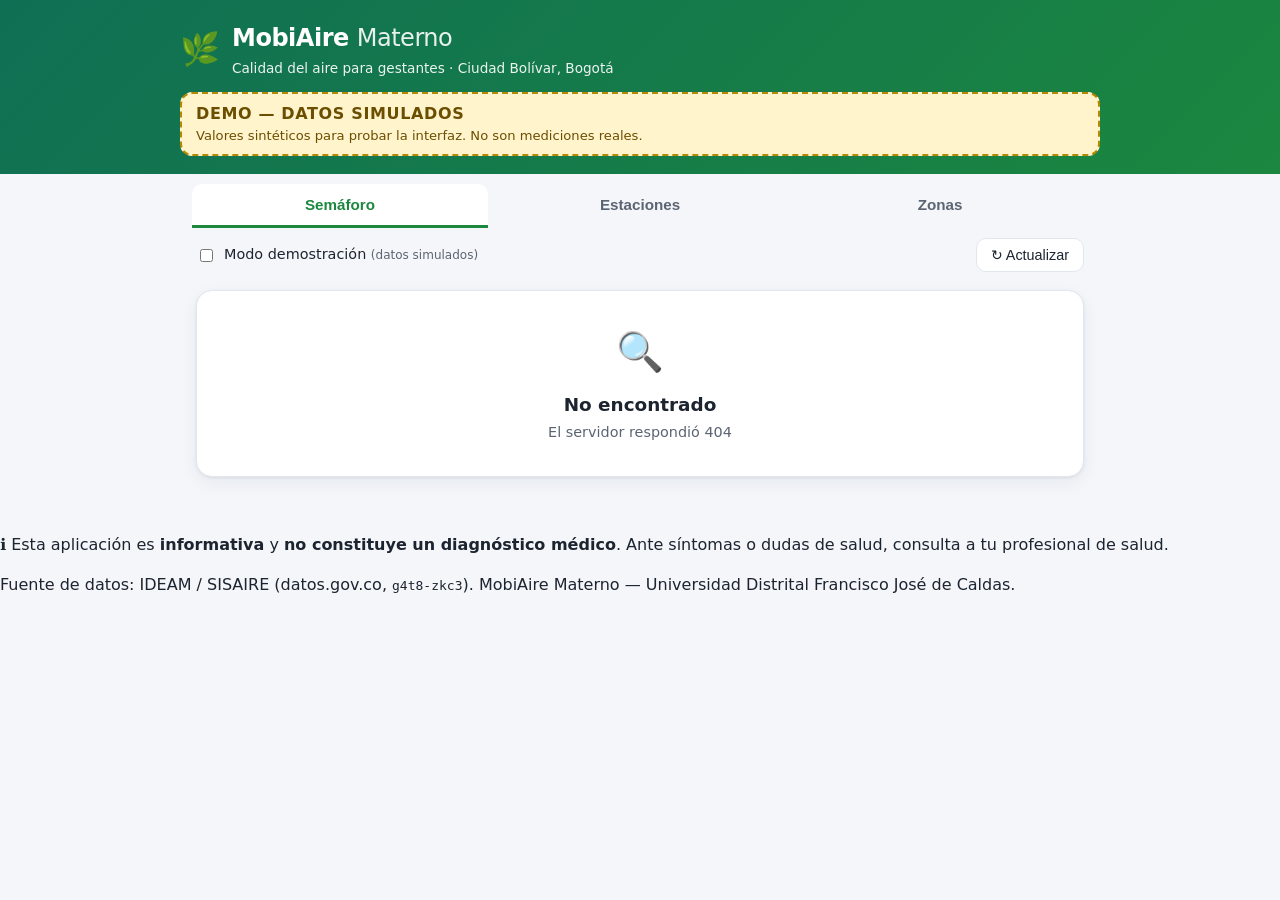
==== web/index.html @ 8c9cbe21 "Reorganiza en paquetes motor_ica/ e ingesta/ y añade interfaz web (Sprint 1 y 2) - git mv de los mod" ====
<!doctype html>
<html lang="es">
<head>
  <meta charset="utf-8">
  <meta name="viewport" content="width=device-width, initial-scale=1">
  <meta name="description" content="MobiAire Materno: información sobre la calidad del aire para mujeres gestantes de Ciudad Bolívar, Bogotá.">
  <title>MobiAire Materno — Calidad del aire</title>
  <link rel="stylesheet" href="estilos.css">
</head>
<body>
  <a class="salto-contenido" href="#contenido">Saltar al contenido</a>

  <header class="cabecera">
    <div class="cabecera__marca">
      <span class="logo" aria-hidden="true">🌿</span>
      <div>
        <h1 class="cabecera__titulo">MobiAire <span>Materno</span></h1>
        <p class="cabecera__sub">Calidad del aire para gestantes · Ciudad Bolívar, Bogotá</p>
      </div>
    </div>
    <!-- Bandera de modo demo: visible de forma permanente cuando está activa -->
    <div id="banda-demo" class="banda-demo" hidden role="status">
      <strong>DEMO — DATOS SIMULADOS</strong>
      <span>Valores sintéticos para probar la interfaz. No son mediciones reales.</span>
    </div>
  </header>

  <nav class="tabs" aria-label="Secciones">
    <button class="tab" id="tab-estacion" aria-selected="true" data-vista="estacion">Semáforo</button>
    <button class="tab" id="tab-estaciones" aria-selected="false" data-vista="estaciones">Estaciones</button>
    <button class="tab" id="tab-zonas" aria-selected="false" data-vista="zonas">Zonas</button>
  </nav>

  <!-- Interruptor de modo demo -->
  <div class="barra-modo">
    <label class="interruptor">
      <input type="checkbox" id="chk-demo">
      <span class="interruptor__texto">Modo demostración <small>(datos simulados)</small></span>
    </label>
    <button class="btn-recargar" id="btn-recargar" title="Volver a leer los resultados del disco">
      ↻ Actualizar
    </button>
  </div>

  <main id="contenido" class="contenedor">

    <!-- ===================== VISTA: SEMÁFORO (principal) ===================== -->
    <section id="vista-estacion" class="vista" aria-live="polite">
      <!-- Los estados (cargando, error, etc.) y la tarjeta principal se inyectan aquí -->
      <div id="semaforo-destino"></div>
    </section>

    <!-- ===================== VISTA: ESTACIONES ===================== -->
    <section id="vista-estaciones" class="vista" hidden>
      <h2 class="vista__titulo">Estaciones de monitoreo</h2>
      <p class="vista__ayuda">Toca una estación para ver su detalle. El ICA mostrado corresponde a la fecha de medición indicada, no a la hora actual.</p>
      <div id="lista-estaciones" class="rejilla"></div>
    </section>

    <!-- ===================== VISTA: ZONAS (Sprint 2) ===================== -->
    <section id="vista-zonas" class="vista" hidden>
      <h2 class="vista__titulo">Zonas de Ciudad Bolívar</h2>
      <div id="zonas-destino"></div>
    </section>

  </main>

  <footer class="pie">
    <p class="pie__aviso">
      <span aria-hidden="true">ℹ️</span>
      Esta aplicación es <strong>informativa</strong> y <strong>no constituye un diagnóstico médico</strong>.
      Ante síntomas o dudas de salud, consulta a tu profesional de salud.
    </p>
    <p class="pie__meta">
      Fuente de datos: IDEAM / SISAIRE (datos.gov.co, <code>g4t8-zkc3</code>).
      MobiAire Materno — Universidad Distrital Francisco José de Caldas.
    </p>
  </footer>

  <script src="app.js"></script>
</body>
</html>
---- web/estilos.css ----
/* MobiAire Materno — estilos. Diseño limpio, tarjetas y responsive (mobile-first).
   Los estados nunca se comunican solo con color: siempre hay icono + texto. */

:root {
  --verde: #1b873f;
  --verde-bg: #e7f6ec;
  --naranja: #b45309;
  --naranja-bg: #fdf0e0;
  --rojo: #b01a1a;
  --rojo-bg: #fbe8e8;
  --gris: #5b6472;
  --gris-bg: #eef1f5;

  --tinta: #1c2430;
  --tinta-suave: #51607a;
  --fondo: #f4f6fa;
  --tarjeta: #ffffff;
  --borde: #e2e7ef;
  --sombra: 0 1px 3px rgba(20, 30, 50, .08), 0 6px 18px rgba(20, 30, 50, .06);
  --radio: 16px;
  --azul: #2f5fe0;
}

* { box-sizing: border-box; }

body {
  margin: 0;
  font-family: system-ui, -apple-system, "Segoe UI", Roboto, Helvetica, Arial, sans-serif;
  color: var(--tinta);
  background: var(--fondo);
  line-height: 1.5;
}

.salto-contenido {
  position: absolute;
  left: -999px;
}
.salto-contenido:focus {
  left: 12px; top: 12px;
  background: #fff; padding: 10px 14px; border-radius: 10px;
  box-shadow: var(--sombra); z-index: 20;
}

/* ---------- Cabecera ---------- */
.cabecera {
  background: linear-gradient(135deg, #0f6f54, #1b873f);
  color: #fff;
  padding: 20px 16px 18px;
}
.cabecera__marca { display: flex; align-items: center; gap: 12px; max-width: 920px; margin: 0 auto; }
.logo { font-size: 2rem; }
.cabecera__titulo { margin: 0; font-size: 1.5rem; font-weight: 800; letter-spacing: -.02em; }
.cabecera__titulo span { font-weight: 400; opacity: .9; }
.cabecera__sub { margin: 2px 0 0; font-size: .85rem; opacity: .92; }

.banda-demo {
  max-width: 920px;
  margin: 14px auto 0;
  background: #fff4cc;
  color: #6b4e00;
  border: 2px dashed #b88900;
  border-radius: 12px;
  padding: 8px 14px;
  display: flex; flex-direction: column;
}
.banda-demo strong { letter-spacing: .04em; }
.banda-demo span { font-size: .82rem; }

/* ---------- Tabs ---------- */
.tabs {
  display: flex;
  gap: 4px;
  max-width: 920px;
  margin: 0 auto;
  padding: 10px 12px 0;
}
.tab {
  flex: 1;
  background: transparent;
  border: none;
  border-bottom: 3px solid transparent;
  padding: 12px 8px;
  font-size: .95rem;
  font-weight: 600;
  color: var(--gris);
  cursor: pointer;
  border-radius: 10px 10px 0 0;
}
.tab[aria-selected="true"] { color: var(--verde); border-bottom-color: var(--verde); background: #fff; }
.tab:focus-visible { outline: 3px solid var(--azul); outline-offset: 2px; }

/* ---------- Barra de modo ---------- */
.barra-modo {
  max-width: 920px;
  margin: 0 auto;
  padding: 10px 16px;
  display: flex; align-items: center; justify-content: space-between; gap: 12px;
  flex-wrap: wrap;
}
.interruptor { display: flex; align-items: center; gap: 8px; cursor: pointer; font-size: .9rem; }
.interruptor small { color: var(--gris); }
.btn-recargar {
  background: #fff; border: 1px solid var(--borde); border-radius: 10px;
  padding: 8px 14px; font-size: .9rem; cursor: pointer; color: var(--tinta);
}
.btn-recargar:hover { background: #f0f3f8; }
.btn-recargar:focus-visible { outline: 3px solid var(--azul); outline-offset: 2px; }

/* ---------- Contenedor ---------- */
.contenedor { max-width: 920px; margin: 0 auto; padding: 8px 16px 40px; }
.vista__titulo { font-size: 1.25rem; margin: 8px 0 4px; }
.vista__ayuda { color: var(--gris); font-size: .9rem; margin: 0 0 16px; }

/* ---------- Tarjeta principal del semáforo ---------- */
.semaforo {
  background: var(--tarjeta);
  border-radius: var(--radio);
  box-shadow: var(--sombra);
  overflow: hidden;
  border: 1px solid var(--borde);
}
.semaforo__cinta {
  padding: 18px 20px;
  color: #fff;
  display: flex; align-items: center; gap: 16px;
}
.semaforo__cinta.nivel-verde { background: var(--verde); }
.semaforo__cinta.nivel-naranja { background: var(--naranja); }
.semaforo__cinta.nivel-rojo { background: var(--rojo); }
.semaforo__cinta.nivel-gris { background: var(--gris); }

.semaforo__icono { font-size: 2.6rem; line-height: 1; }
.semaforo__ica { font-size: 3.2rem; font-weight: 800; line-height: 1; }
.semaforo__ica small { font-size: .9rem; font-weight: 600; opacity: .9; display: block; }
.semaforo__nivel { font-size: 1.15rem; font-weight: 700; margin: 0; }
.semaforo__nivel-desc { font-size: .85rem; margin: 2px 0 0; opacity: .95; }

.semaforo__cuerpo { padding: 18px 20px; }
.semaforo__estacion { font-size: 1.1rem; font-weight: 700; margin: 0 0 2px; }
.semaforo__ubicacion { color: var(--gris); font-size: .85rem; margin: 0 0 14px; }

.medidas { display: grid; grid-template-columns: 1fr 1fr; gap: 12px; }
.medida {
  background: #f8fafc; border: 1px solid var(--borde);
  border-radius: 12px; padding: 12px 14px;
}
.medida__nombre { font-size: .8rem; color: var(--gris); margin: 0; }
.medida__valor { font-size: 1.35rem; font-weight: 700; margin: 2px 0 0; }
.medida__valor small { font-size: .75rem; font-weight: 500; color: var(--gris); }
.medida__ica { font-size: .78rem; color: var(--gris); margin: 2px 0 0; }
.medida--na .medida__valor { color: var(--gris); }

/* Luces del semáforo (indicador visual con texto asociado) */
.luces { display: flex; gap: 8px; margin: 16px 0 6px; align-items: center; }
.luz {
  width: 20px; height: 20px; border-radius: 50%;
  background: #d4dae3; border: 2px solid #c2c9d4;
}
.luz.on.luz-verde { background: var(--verde); border-color: var(--verde); }
.luz.on.luz-naranja { background: var(--naranja); border-color: var(--naranja); }
.luz.on.luz-rojo { background: var(--rojo); border-color: var(--rojo); }
.luces__texto { font-size: .85rem; color: var(--gris); margin-left: 4px; }

/* ---------- Fechas y avisos ---------- */
.datos-fecha {
  margin: 16px 0 0; padding: 12px 14px;
  background: #f8fafc; border: 1px solid var(--borde); border-radius: 12px;
  font-size: .85rem;
}
.datos-fecha dt { color: var(--gris); font-weight: 600; }
.datos-fecha dd { margin: 0 0 8px; }
.datos-fecha dd:last-child { margin-bottom: 0; }

.aviso {
  display: flex; gap: 10px; align-items: flex-start;
  border-radius: 12px; padding: 12px 14px; margin: 16px 0 0;
  font-size: .88rem;
}
.aviso__icono { font-size: 1.2rem; line-height: 1.3; }
.aviso--historico { background: var(--naranja-bg); border: 1px solid #f0c48a; color: #7a3e00; }
.aviso--demo { background: #fff4cc; border: 1px dashed #b88900; color: #6b4e00; }
.aviso--info { background: #e8f0ff; border: 1px solid #b8ccf5; color: #1e3a8a; }

/* ---------- Estados (badge) ---------- */
.badge {
  display: inline-flex; align-items: center; gap: 6px;
  font-size: .75rem; font-weight: 700; padding: 3px 10px; border-radius: 999px;
  border: 1px solid transparent;
}
.badge--verde { background: var(--verde-bg); color: var(--verde); border-color: #a9ddb9; }
.badge--naranja { background: var(--naranja-bg); color: var(--naranja); border-color: #f0c48a; }
.badge--rojo { background: var(--rojo-bg); color: var(--rojo); border-color: #eab0b0; }
.badge--gris { background: var(--gris-bg); color: var(--gris); border-color: #cfd6e0; }
.badge--demo { background: #fff4cc; color: #6b4e00; border: 1px dashed #b88900; }

/* ---------- Estados de pantalla completa (cargando / error / vacío) ---------- */
.estado {
  background: var(--tarjeta); border: 1px solid var(--borde);
  border-radius: var(--radio); box-shadow: var(--sombra);
  padding: 32px 24px; text-align: center;
}
.estado__icono { font-size: 2.4rem; }
.estado__titulo { font-size: 1.15rem; margin: 10px 0 4px; }
.estado__texto { color: var(--gris); font-size: .9rem; margin: 0 auto; max-width: 420px; }
.estado--error .estado__icono { color: var(--rojo); }

.cargando-punto {
  display: inline-block; width: 10px; height: 10px; margin: 0 3px;
  background: var(--verde); border-radius: 50%;
  animation: rebote 1s infinite ease-in-out;
}
.cargando-punto:nth-child(2) { animation-delay: .15s; }
.cargando-punto:nth-child(3) { animation-delay: .3s; }
@keyframes rebote { 0%, 80%, 100% { transform: scale(.6); opacity: .5; } 40% { transform: scale(1); opacity: 1; } }

/* ---------- Rejilla de estaciones ---------- */
.rejilla {
  display: grid; gap: 14px;
  grid-template-columns: repeat(auto-fill, minmax(260px, 1fr));
}
.tarjeta-est {
  text-align: left; width: 100%;
  background: var(--tarjeta); border: 1px solid var(--borde);
  border-left: 8px solid var(--gris);
  border-radius: 14px; padding: 16px; cursor: pointer;
  box-shadow: var(--sombra);
}
.tarjeta-est:hover { transform: translateY(-2px); transition: transform .12s; }
.tarjeta-est:focus-visible { outline: 3px solid var(--azul); outline-offset: 2px; }
.tarjeta-est.nivel-verde { border-left-color: var(--verde); }
.tarjeta-est.nivel-naranja { border-left-color: var(--naranja); }
.tarjeta-est.nivel-rojo { border-left-color: var(--rojo); }
.tarjeta-est.nivel-gris { border-left-color: var(--gris); }
.tarjeta-est__cabe { display: flex; justify-content: space-between; align-items: flex-start; gap: 8px; }
.tarjeta-est__nombre { font-size: 1.02rem; font-weight: 700; margin: 0; }
.tarjeta-est__ica { font-size: 2rem; font-weight: 800; margin: 8px 0 0; }
.tarjeta-est__ica small { font-size: .7rem; font-weight: 600; color: var(--gris); }
.tarjeta-est__pm { font-size: .82rem; color: var(--gris); margin: 6px 0 0; }
.tarjeta-est__fecha { font-size: .78rem; color: var(--gris); margin: 8px 0 0; }

.volver {
  background: none; border: none; color: var(--azul); cursor: pointer;
  font-size: .9rem; padding: 6px 0; margin-bottom: 10px; font-weight: 600;
}
.volver:focus-visible { outline: 3px solid var(--azul); outline-offset: 2px; }

/* ---------- Zonas (Sprint 2) ---------- */
.selector-zona { margin: 8px 0 18px; }
.selector-zona label { display: block; font-weight: 600; margin-bottom: 6px; }
.selector-zona select {
  width: 100%; padding: 12px 14px; font-size: 1rem;
  border: 1px solid var(--borde); border-radius: 12px; background: #fff;
}
.selector-zona select:focus-visible { outline: 3px solid var(--azul); outline-offset: 2px; }

.pendiente {
  background: #eef1f5; border: 1px dashed #b7c0cf; color: #3b4453;
  border-radius: 12px; padding: 14px 16px; font-size: .88rem; margin-top: 14px;
}
.pendiente strong { display: block; margin-bottom: 4px; }

/* ---------- Responsive ---------- */
@media (max-width: 420px) {
  .semaforo__ica { font-size: 2.6rem; }
  .medidas { grid-template-columns: 1fr; }
  .cabecera__titulo { font-size: 1.3rem; }
}

@media (prefers-reduced-motion: reduce) {
  .cargando-punto, .tarjeta-est:hover { animation: none; transform: none; }
}
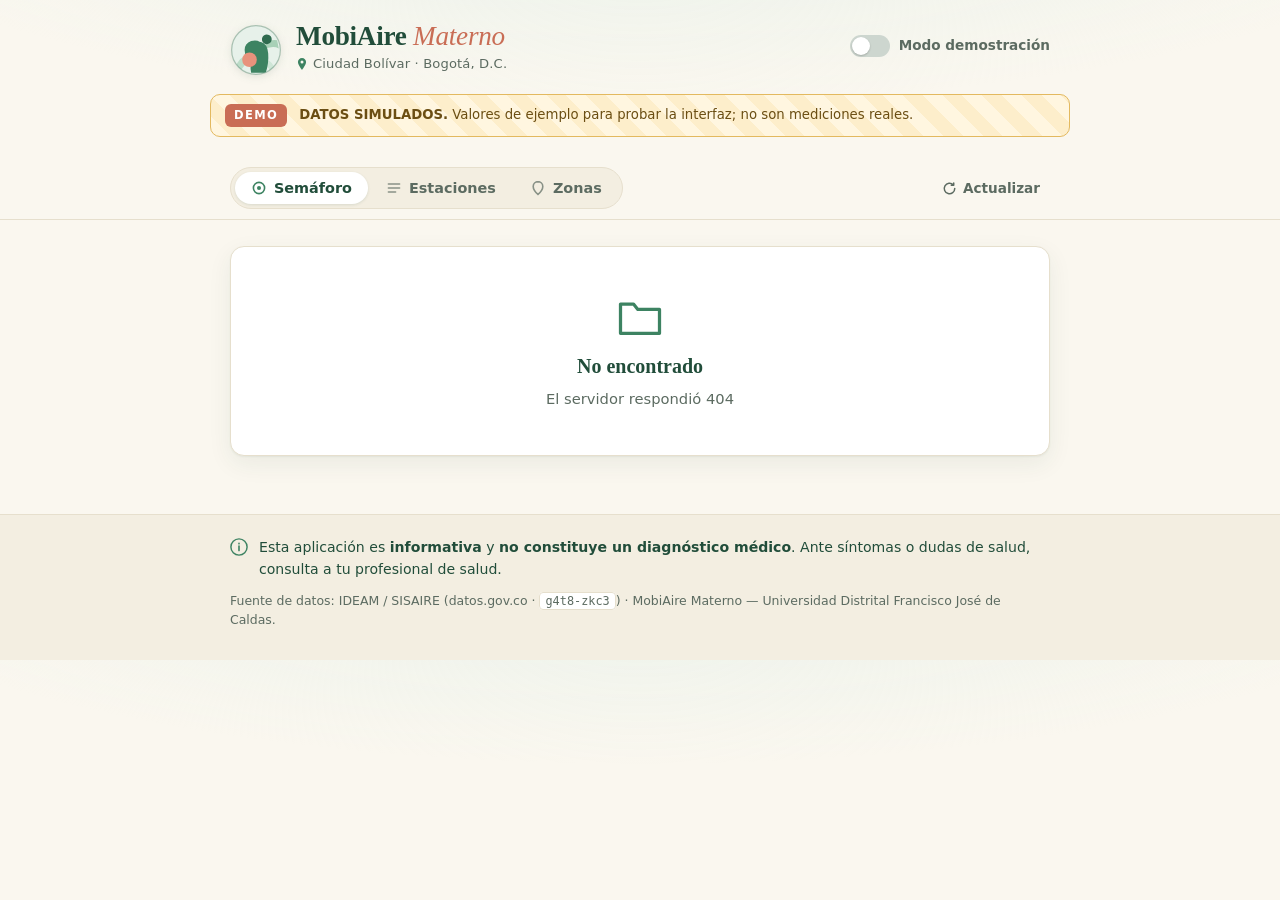
==== commit b3a02386: "Rediseno visual (identidad ambiental) y completa el selector de zonas (Sprint 2) - Nueva identidad g" ====
--- a/web/index.html
+++ b/web/index.html
@@ -3,6 +3,7 @@
 <head>
   <meta charset="utf-8">
   <meta name="viewport" content="width=device-width, initial-scale=1">
+  <meta name="theme-color" content="#2f6b4f">
   <meta name="description" content="MobiAire Materno: información sobre la calidad del aire para mujeres gestantes de Ciudad Bolívar, Bogotá.">
   <title>MobiAire Materno — Calidad del aire</title>
   <link rel="stylesheet" href="estilos.css">
@@ -10,71 +11,115 @@
 <body>
   <a class="salto-contenido" href="#contenido">Saltar al contenido</a>
 
-  <header class="cabecera">
-    <div class="cabecera__marca">
-      <span class="logo" aria-hidden="true">🌿</span>
-      <div>
-        <h1 class="cabecera__titulo">MobiAire <span>Materno</span></h1>
-        <p class="cabecera__sub">Calidad del aire para gestantes · Ciudad Bolívar, Bogotá</p>
+  <!-- ===================== ENCABEZADO / IDENTIDAD ===================== -->
+  <header class="encabezado">
+    <div class="envoltura encabezado__fila">
+      <div class="marca">
+        <!-- Logotipo propio (SVG inline): gestante + hoja, sin imágenes externas -->
+        <svg class="marca__logo" viewBox="0 0 64 64" role="img" aria-label="MobiAire Materno" width="52" height="52">
+          <defs>
+            <clipPath id="circ"><circle cx="32" cy="32" r="30"/></clipPath>
+          </defs>
+          <circle cx="32" cy="32" r="30" fill="#e7f1ea"/>
+          <g clip-path="url(#circ)">
+            <!-- hojas de fondo -->
+            <path d="M6 54 Q14 34 30 40 Q18 48 12 60 Z" fill="#bcdcc8"/>
+            <path d="M58 20 Q44 18 40 32 Q52 26 60 30 Z" fill="#a8d0b7"/>
+            <path d="M54 52 Q48 40 36 46 Q46 48 50 60 Z" fill="#cfe6d7"/>
+            <!-- silueta de gestante -->
+            <path d="M40 16 a6 6 0 1 1 -0.1 0.2 Z" fill="#2f6b4f"/>
+            <path d="M38 22 q8 2 9 14 q1 12 -3 24 l-18 0 q-2 -10 1 -16 q-9 -2 -9 -12 q0 -8 8 -11 q6 -2 11 1 Z" fill="#3d8362"/>
+            <!-- vientre -->
+            <circle cx="24" cy="44" r="9" fill="#e8927c"/>
+          </g>
+          <circle cx="32" cy="32" r="30" fill="none" stroke="#2f6b4f" stroke-width="1.5" opacity=".35"/>
+        </svg>
+        <div class="marca__texto">
+          <p class="marca__nombre">MobiAire <span>Materno</span></p>
+          <p class="marca__lugar">
+            <svg class="icono-pin" viewBox="0 0 16 16" width="12" height="12" aria-hidden="true"><path fill="currentColor" d="M8 0C5 0 2.6 2.4 2.6 5.4 2.6 9.3 8 16 8 16s5.4-6.7 5.4-10.6C13.4 2.4 11 0 8 0zm0 7.4a2 2 0 1 1 0-4 2 2 0 0 1 0 4z"/></svg>
+            Ciudad Bolívar · Bogotá, D.C.
+          </p>
+        </div>
+      </div>
+
+      <div class="modo">
+        <label class="interruptor" title="Mostrar datos simulados para ver los tres niveles del semáforo">
+          <input type="checkbox" id="chk-demo">
+          <span class="interruptor__pista" aria-hidden="true"></span>
+          <span class="interruptor__etq">Modo demostración</span>
+        </label>
       </div>
     </div>
+
     <!-- Bandera de modo demo: visible de forma permanente cuando está activa -->
     <div id="banda-demo" class="banda-demo" hidden role="status">
-      <strong>DEMO — DATOS SIMULADOS</strong>
-      <span>Valores sintéticos para probar la interfaz. No son mediciones reales.</span>
+      <span class="banda-demo__sello">DEMO</span>
+      <span class="banda-demo__txt"><strong>DATOS SIMULADOS.</strong> Valores de ejemplo para probar la interfaz; no son mediciones reales.</span>
     </div>
   </header>
 
-  <nav class="tabs" aria-label="Secciones">
-    <button class="tab" id="tab-estacion" aria-selected="true" data-vista="estacion">Semáforo</button>
-    <button class="tab" id="tab-estaciones" aria-selected="false" data-vista="estaciones">Estaciones</button>
-    <button class="tab" id="tab-zonas" aria-selected="false" data-vista="zonas">Zonas</button>
+  <!-- ===================== NAVEGACIÓN ===================== -->
+  <nav class="nav" aria-label="Secciones">
+    <div class="envoltura nav__fila">
+      <div class="nav__segmento" role="tablist">
+        <button class="nav__btn" id="tab-estacion" role="tab" aria-selected="true" data-vista="estacion">
+          <svg viewBox="0 0 20 20" width="16" height="16" aria-hidden="true"><circle cx="10" cy="10" r="7" fill="none" stroke="currentColor" stroke-width="2"/><circle cx="10" cy="10" r="2.5" fill="currentColor"/></svg>
+          Semáforo
+        </button>
+        <button class="nav__btn" id="tab-estaciones" role="tab" aria-selected="false" data-vista="estaciones">
+          <svg viewBox="0 0 20 20" width="16" height="16" aria-hidden="true"><path d="M3 5h14M3 10h14M3 15h9" stroke="currentColor" stroke-width="2" fill="none" stroke-linecap="round"/></svg>
+          Estaciones
+        </button>
+        <button class="nav__btn" id="tab-zonas" role="tab" aria-selected="false" data-vista="zonas">
+          <svg viewBox="0 0 20 20" width="16" height="16" aria-hidden="true"><path d="M10 2C6.7 2 4 4.7 4 8c0 4.5 6 10 6 10s6-5.5 6-10c0-3.3-2.7-6-6-6z" fill="none" stroke="currentColor" stroke-width="2"/></svg>
+          Zonas
+        </button>
+      </div>
+      <button class="nav__recargar" id="btn-recargar" title="Volver a leer los resultados guardados">
+        <svg viewBox="0 0 16 16" width="15" height="15" aria-hidden="true"><path d="M13.6 8a5.6 5.6 0 1 1-1.6-3.9m.5-2.1v2.6h-2.6" fill="none" stroke="currentColor" stroke-width="1.6" stroke-linecap="round" stroke-linejoin="round"/></svg>
+        <span>Actualizar</span>
+      </button>
+    </div>
   </nav>
 
-  <!-- Interruptor de modo demo -->
-  <div class="barra-modo">
-    <label class="interruptor">
-      <input type="checkbox" id="chk-demo">
-      <span class="interruptor__texto">Modo demostración <small>(datos simulados)</small></span>
-    </label>
-    <button class="btn-recargar" id="btn-recargar" title="Volver a leer los resultados del disco">
-      ↻ Actualizar
-    </button>
-  </div>
+  <!-- ===================== CONTENIDO ===================== -->
+  <main id="contenido" class="envoltura contenido">
 
-  <main id="contenido" class="contenedor">
-
-    <!-- ===================== VISTA: SEMÁFORO (principal) ===================== -->
     <section id="vista-estacion" class="vista" aria-live="polite">
-      <!-- Los estados (cargando, error, etc.) y la tarjeta principal se inyectan aquí -->
       <div id="semaforo-destino"></div>
     </section>
 
-    <!-- ===================== VISTA: ESTACIONES ===================== -->
     <section id="vista-estaciones" class="vista" hidden>
-      <h2 class="vista__titulo">Estaciones de monitoreo</h2>
-      <p class="vista__ayuda">Toca una estación para ver su detalle. El ICA mostrado corresponde a la fecha de medición indicada, no a la hora actual.</p>
-      <div id="lista-estaciones" class="rejilla"></div>
+      <header class="seccion-cabe">
+        <h2 class="seccion-titulo">Estaciones de monitoreo</h2>
+        <p class="seccion-intro">Datos de las estaciones disponibles en el proyecto. El ICA corresponde a la fecha de medición indicada en cada estación, no a la hora actual.</p>
+      </header>
+      <div id="lista-estaciones" class="estaciones"></div>
     </section>
 
-    <!-- ===================== VISTA: ZONAS (Sprint 2) ===================== -->
     <section id="vista-zonas" class="vista" hidden>
-      <h2 class="vista__titulo">Zonas de Ciudad Bolívar</h2>
+      <header class="seccion-cabe">
+        <h2 class="seccion-titulo">Zonas de Ciudad Bolívar</h2>
+        <p class="seccion-intro">Consulta las Unidades de Planeamiento Zonal (UPZ) de la localidad.</p>
+      </header>
       <div id="zonas-destino"></div>
     </section>
 
   </main>
 
+  <!-- ===================== PIE ===================== -->
   <footer class="pie">
-    <p class="pie__aviso">
-      <span aria-hidden="true">ℹ️</span>
-      Esta aplicación es <strong>informativa</strong> y <strong>no constituye un diagnóstico médico</strong>.
-      Ante síntomas o dudas de salud, consulta a tu profesional de salud.
-    </p>
-    <p class="pie__meta">
-      Fuente de datos: IDEAM / SISAIRE (datos.gov.co, <code>g4t8-zkc3</code>).
-      MobiAire Materno — Universidad Distrital Francisco José de Caldas.
-    </p>
+    <div class="envoltura">
+      <p class="pie__aviso">
+        <svg viewBox="0 0 20 20" width="18" height="18" aria-hidden="true"><circle cx="10" cy="10" r="9" fill="none" stroke="currentColor" stroke-width="1.6"/><path d="M10 6v0.5M10 9v5" stroke="currentColor" stroke-width="1.8" stroke-linecap="round"/></svg>
+        <span>Esta aplicación es <strong>informativa</strong> y <strong>no constituye un diagnóstico médico</strong>. Ante síntomas o dudas de salud, consulta a tu profesional de salud.</span>
+      </p>
+      <p class="pie__meta">
+        Fuente de datos: IDEAM / SISAIRE (datos.gov.co · <code>g4t8-zkc3</code>) ·
+        MobiAire Materno — Universidad Distrital Francisco José de Caldas.
+      </p>
+    </div>
   </footer>
 
   <script src="app.js"></script>
--- a/web/estilos.css
+++ b/web/estilos.css
@@ -1,271 +1,308 @@
-/* MobiAire Materno — estilos. Diseño limpio, tarjetas y responsive (mobile-first).
-   Los estados nunca se comunican solo con color: siempre hay icono + texto. */
+/* ======================================================================
+   MobiAire Materno — identidad visual
+   Estética ambiental y de salud: verdes naturales, crema/marfil y acento
+   coral. Composición sobria (poco degradado, sombras suaves, no todo redondo).
+   Los estados nunca dependen solo del color: siempre icono + texto.
+   ====================================================================== */
 
 :root {
-  --verde: #1b873f;
-  --verde-bg: #e7f6ec;
-  --naranja: #b45309;
-  --naranja-bg: #fdf0e0;
-  --rojo: #b01a1a;
-  --rojo-bg: #fbe8e8;
-  --gris: #5b6472;
-  --gris-bg: #eef1f5;
-
-  --tinta: #1c2430;
-  --tinta-suave: #51607a;
-  --fondo: #f4f6fa;
-  --tarjeta: #ffffff;
-  --borde: #e2e7ef;
-  --sombra: 0 1px 3px rgba(20, 30, 50, .08), 0 6px 18px rgba(20, 30, 50, .06);
-  --radio: 16px;
-  --azul: #2f5fe0;
+  /* Verdes naturales */
+  --verde-hondo: #214d3a;
+  --verde: #2f6b4f;
+  --verde-medio: #3d8362;
+  --verde-claro: #e7f1ea;
+  --verde-brisa: #f0f6f1;
+
+  /* Crema / marfil */
+  --marfil: #faf7ef;
+  --crema: #f3eee1;
+  --crema-borde: #e6dfcd;
+
+  /* Acentos */
+  --coral: #e8927c;
+  --coral-hondo: #c96d55;
+
+  /* Semáforo (3 niveles del proyecto) */
+  --n-verde: #2f8f54;
+  --n-verde-bg: #e6f4ea;
+  --n-naranja: #c9780f;
+  --n-naranja-bg: #fbeed9;
+  --n-rojo: #b3362f;
+  --n-rojo-bg: #f8e3e1;
+  --n-gris: #6b7280;
+  --n-gris-bg: #eceef1;
+
+  /* Tinta */
+  --tinta: #26312b;
+  --tinta-suave: #5c6b61;
+
+  --sombra-suave: 0 1px 2px rgba(33, 77, 58, .06), 0 8px 24px rgba(33, 77, 58, .07);
+  --radio: 14px;
+  --radio-s: 10px;
+  --ancho: 860px;
+  --serif: Georgia, "Iowan Old Style", "Times New Roman", serif;
+  --sans: system-ui, -apple-system, "Segoe UI", Roboto, Helvetica, Arial, sans-serif;
 }
 
 * { box-sizing: border-box; }
+
+html { scroll-behavior: smooth; }
 
 body {
   margin: 0;
-  font-family: system-ui, -apple-system, "Segoe UI", Roboto, Helvetica, Arial, sans-serif;
+  font-family: var(--sans);
   color: var(--tinta);
-  background: var(--fondo);
-  line-height: 1.5;
-}
-
-.salto-contenido {
-  position: absolute;
-  left: -999px;
-}
+  /* lienzo marfil con un velo verde muy tenue arriba */
+  background:
+    radial-gradient(1200px 320px at 50% -120px, var(--verde-claro), transparent 70%),
+    var(--marfil);
+  line-height: 1.55;
+  -webkit-font-smoothing: antialiased;
+}
+
+.envoltura { max-width: var(--ancho); margin: 0 auto; padding-left: 20px; padding-right: 20px; }
+
+.salto-contenido { position: absolute; left: -999px; }
 .salto-contenido:focus {
-  left: 12px; top: 12px;
-  background: #fff; padding: 10px 14px; border-radius: 10px;
-  box-shadow: var(--sombra); z-index: 20;
-}
-
-/* ---------- Cabecera ---------- */
-.cabecera {
-  background: linear-gradient(135deg, #0f6f54, #1b873f);
-  color: #fff;
-  padding: 20px 16px 18px;
-}
-.cabecera__marca { display: flex; align-items: center; gap: 12px; max-width: 920px; margin: 0 auto; }
-.logo { font-size: 2rem; }
-.cabecera__titulo { margin: 0; font-size: 1.5rem; font-weight: 800; letter-spacing: -.02em; }
-.cabecera__titulo span { font-weight: 400; opacity: .9; }
-.cabecera__sub { margin: 2px 0 0; font-size: .85rem; opacity: .92; }
-
+  left: 16px; top: 16px; z-index: 30; background: #fff;
+  padding: 10px 14px; border-radius: var(--radio-s); box-shadow: var(--sombra-suave);
+}
+
+:focus-visible { outline: 3px solid var(--coral); outline-offset: 2px; border-radius: 4px; }
+
+/* ===================== ENCABEZADO ===================== */
+.encabezado { padding-top: 22px; }
+.encabezado__fila { display: flex; align-items: center; justify-content: space-between; gap: 16px; flex-wrap: wrap; }
+
+.marca { display: flex; align-items: center; gap: 14px; }
+.marca__logo { flex: none; filter: drop-shadow(0 2px 4px rgba(33,77,58,.12)); }
+.marca__nombre {
+  margin: 0; font-family: var(--serif); font-size: 1.7rem; font-weight: 700;
+  letter-spacing: -.01em; color: var(--verde-hondo); line-height: 1.05;
+}
+.marca__nombre span { color: var(--coral-hondo); font-style: italic; font-weight: 400; }
+.marca__lugar {
+  margin: 3px 0 0; font-size: .82rem; color: var(--tinta-suave);
+  display: inline-flex; align-items: center; gap: 5px; letter-spacing: .01em;
+}
+.icono-pin { color: var(--verde-medio); flex: none; }
+
+/* Interruptor de modo demo */
+.interruptor { display: inline-flex; align-items: center; gap: 9px; cursor: pointer; font-size: .85rem; color: var(--tinta-suave); user-select: none; }
+.interruptor input { position: absolute; opacity: 0; width: 0; height: 0; }
+.interruptor__pista {
+  width: 40px; height: 22px; border-radius: 999px; background: #cdd6cf;
+  position: relative; transition: background .18s; flex: none;
+}
+.interruptor__pista::after {
+  content: ""; position: absolute; top: 2px; left: 2px; width: 18px; height: 18px;
+  border-radius: 50%; background: #fff; box-shadow: 0 1px 2px rgba(0,0,0,.2); transition: transform .18s;
+}
+.interruptor input:checked + .interruptor__pista { background: var(--coral); }
+.interruptor input:checked + .interruptor__pista::after { transform: translateX(18px); }
+.interruptor input:focus-visible + .interruptor__pista { outline: 3px solid var(--coral); outline-offset: 2px; }
+.interruptor__etq { font-weight: 600; }
+
+/* Bandera demo */
 .banda-demo {
-  max-width: 920px;
-  margin: 14px auto 0;
-  background: #fff4cc;
-  color: #6b4e00;
-  border: 2px dashed #b88900;
-  border-radius: 12px;
-  padding: 8px 14px;
-  display: flex; flex-direction: column;
-}
-.banda-demo strong { letter-spacing: .04em; }
-.banda-demo span { font-size: .82rem; }
-
-/* ---------- Tabs ---------- */
-.tabs {
-  display: flex;
-  gap: 4px;
-  max-width: 920px;
-  margin: 0 auto;
-  padding: 10px 12px 0;
-}
-.tab {
-  flex: 1;
-  background: transparent;
-  border: none;
-  border-bottom: 3px solid transparent;
-  padding: 12px 8px;
-  font-size: .95rem;
-  font-weight: 600;
-  color: var(--gris);
-  cursor: pointer;
-  border-radius: 10px 10px 0 0;
-}
-.tab[aria-selected="true"] { color: var(--verde); border-bottom-color: var(--verde); background: #fff; }
-.tab:focus-visible { outline: 3px solid var(--azul); outline-offset: 2px; }
-
-/* ---------- Barra de modo ---------- */
-.barra-modo {
-  max-width: 920px;
-  margin: 0 auto;
-  padding: 10px 16px;
-  display: flex; align-items: center; justify-content: space-between; gap: 12px;
-  flex-wrap: wrap;
-}
-.interruptor { display: flex; align-items: center; gap: 8px; cursor: pointer; font-size: .9rem; }
-.interruptor small { color: var(--gris); }
-.btn-recargar {
-  background: #fff; border: 1px solid var(--borde); border-radius: 10px;
-  padding: 8px 14px; font-size: .9rem; cursor: pointer; color: var(--tinta);
-}
-.btn-recargar:hover { background: #f0f3f8; }
-.btn-recargar:focus-visible { outline: 3px solid var(--azul); outline-offset: 2px; }
-
-/* ---------- Contenedor ---------- */
-.contenedor { max-width: 920px; margin: 0 auto; padding: 8px 16px 40px; }
-.vista__titulo { font-size: 1.25rem; margin: 8px 0 4px; }
-.vista__ayuda { color: var(--gris); font-size: .9rem; margin: 0 0 16px; }
-
-/* ---------- Tarjeta principal del semáforo ---------- */
-.semaforo {
-  background: var(--tarjeta);
-  border-radius: var(--radio);
-  box-shadow: var(--sombra);
-  overflow: hidden;
-  border: 1px solid var(--borde);
-}
-.semaforo__cinta {
-  padding: 18px 20px;
-  color: #fff;
-  display: flex; align-items: center; gap: 16px;
-}
-.semaforo__cinta.nivel-verde { background: var(--verde); }
-.semaforo__cinta.nivel-naranja { background: var(--naranja); }
-.semaforo__cinta.nivel-rojo { background: var(--rojo); }
-.semaforo__cinta.nivel-gris { background: var(--gris); }
-
-.semaforo__icono { font-size: 2.6rem; line-height: 1; }
-.semaforo__ica { font-size: 3.2rem; font-weight: 800; line-height: 1; }
-.semaforo__ica small { font-size: .9rem; font-weight: 600; opacity: .9; display: block; }
-.semaforo__nivel { font-size: 1.15rem; font-weight: 700; margin: 0; }
-.semaforo__nivel-desc { font-size: .85rem; margin: 2px 0 0; opacity: .95; }
-
-.semaforo__cuerpo { padding: 18px 20px; }
-.semaforo__estacion { font-size: 1.1rem; font-weight: 700; margin: 0 0 2px; }
-.semaforo__ubicacion { color: var(--gris); font-size: .85rem; margin: 0 0 14px; }
-
-.medidas { display: grid; grid-template-columns: 1fr 1fr; gap: 12px; }
-.medida {
-  background: #f8fafc; border: 1px solid var(--borde);
-  border-radius: 12px; padding: 12px 14px;
-}
-.medida__nombre { font-size: .8rem; color: var(--gris); margin: 0; }
-.medida__valor { font-size: 1.35rem; font-weight: 700; margin: 2px 0 0; }
-.medida__valor small { font-size: .75rem; font-weight: 500; color: var(--gris); }
-.medida__ica { font-size: .78rem; color: var(--gris); margin: 2px 0 0; }
-.medida--na .medida__valor { color: var(--gris); }
-
-/* Luces del semáforo (indicador visual con texto asociado) */
-.luces { display: flex; gap: 8px; margin: 16px 0 6px; align-items: center; }
-.luz {
-  width: 20px; height: 20px; border-radius: 50%;
-  background: #d4dae3; border: 2px solid #c2c9d4;
-}
-.luz.on.luz-verde { background: var(--verde); border-color: var(--verde); }
-.luz.on.luz-naranja { background: var(--naranja); border-color: var(--naranja); }
-.luz.on.luz-rojo { background: var(--rojo); border-color: var(--rojo); }
-.luces__texto { font-size: .85rem; color: var(--gris); margin-left: 4px; }
-
-/* ---------- Fechas y avisos ---------- */
-.datos-fecha {
-  margin: 16px 0 0; padding: 12px 14px;
-  background: #f8fafc; border: 1px solid var(--borde); border-radius: 12px;
-  font-size: .85rem;
-}
-.datos-fecha dt { color: var(--gris); font-weight: 600; }
-.datos-fecha dd { margin: 0 0 8px; }
-.datos-fecha dd:last-child { margin-bottom: 0; }
-
-.aviso {
-  display: flex; gap: 10px; align-items: flex-start;
-  border-radius: 12px; padding: 12px 14px; margin: 16px 0 0;
-  font-size: .88rem;
-}
-.aviso__icono { font-size: 1.2rem; line-height: 1.3; }
-.aviso--historico { background: var(--naranja-bg); border: 1px solid #f0c48a; color: #7a3e00; }
-.aviso--demo { background: #fff4cc; border: 1px dashed #b88900; color: #6b4e00; }
-.aviso--info { background: #e8f0ff; border: 1px solid #b8ccf5; color: #1e3a8a; }
-
-/* ---------- Estados (badge) ---------- */
-.badge {
-  display: inline-flex; align-items: center; gap: 6px;
-  font-size: .75rem; font-weight: 700; padding: 3px 10px; border-radius: 999px;
-  border: 1px solid transparent;
-}
-.badge--verde { background: var(--verde-bg); color: var(--verde); border-color: #a9ddb9; }
-.badge--naranja { background: var(--naranja-bg); color: var(--naranja); border-color: #f0c48a; }
-.badge--rojo { background: var(--rojo-bg); color: var(--rojo); border-color: #eab0b0; }
-.badge--gris { background: var(--gris-bg); color: var(--gris); border-color: #cfd6e0; }
-.badge--demo { background: #fff4cc; color: #6b4e00; border: 1px dashed #b88900; }
-
-/* ---------- Estados de pantalla completa (cargando / error / vacío) ---------- */
-.estado {
-  background: var(--tarjeta); border: 1px solid var(--borde);
-  border-radius: var(--radio); box-shadow: var(--sombra);
-  padding: 32px 24px; text-align: center;
-}
-.estado__icono { font-size: 2.4rem; }
-.estado__titulo { font-size: 1.15rem; margin: 10px 0 4px; }
-.estado__texto { color: var(--gris); font-size: .9rem; margin: 0 auto; max-width: 420px; }
-.estado--error .estado__icono { color: var(--rojo); }
-
-.cargando-punto {
-  display: inline-block; width: 10px; height: 10px; margin: 0 3px;
-  background: var(--verde); border-radius: 50%;
-  animation: rebote 1s infinite ease-in-out;
-}
-.cargando-punto:nth-child(2) { animation-delay: .15s; }
-.cargando-punto:nth-child(3) { animation-delay: .3s; }
-@keyframes rebote { 0%, 80%, 100% { transform: scale(.6); opacity: .5; } 40% { transform: scale(1); opacity: 1; } }
-
-/* ---------- Rejilla de estaciones ---------- */
-.rejilla {
-  display: grid; gap: 14px;
-  grid-template-columns: repeat(auto-fill, minmax(260px, 1fr));
-}
-.tarjeta-est {
-  text-align: left; width: 100%;
-  background: var(--tarjeta); border: 1px solid var(--borde);
-  border-left: 8px solid var(--gris);
-  border-radius: 14px; padding: 16px; cursor: pointer;
-  box-shadow: var(--sombra);
-}
-.tarjeta-est:hover { transform: translateY(-2px); transition: transform .12s; }
-.tarjeta-est:focus-visible { outline: 3px solid var(--azul); outline-offset: 2px; }
-.tarjeta-est.nivel-verde { border-left-color: var(--verde); }
-.tarjeta-est.nivel-naranja { border-left-color: var(--naranja); }
-.tarjeta-est.nivel-rojo { border-left-color: var(--rojo); }
-.tarjeta-est.nivel-gris { border-left-color: var(--gris); }
-.tarjeta-est__cabe { display: flex; justify-content: space-between; align-items: flex-start; gap: 8px; }
-.tarjeta-est__nombre { font-size: 1.02rem; font-weight: 700; margin: 0; }
-.tarjeta-est__ica { font-size: 2rem; font-weight: 800; margin: 8px 0 0; }
-.tarjeta-est__ica small { font-size: .7rem; font-weight: 600; color: var(--gris); }
-.tarjeta-est__pm { font-size: .82rem; color: var(--gris); margin: 6px 0 0; }
-.tarjeta-est__fecha { font-size: .78rem; color: var(--gris); margin: 8px 0 0; }
-
-.volver {
-  background: none; border: none; color: var(--azul); cursor: pointer;
-  font-size: .9rem; padding: 6px 0; margin-bottom: 10px; font-weight: 600;
-}
-.volver:focus-visible { outline: 3px solid var(--azul); outline-offset: 2px; }
-
-/* ---------- Zonas (Sprint 2) ---------- */
-.selector-zona { margin: 8px 0 18px; }
-.selector-zona label { display: block; font-weight: 600; margin-bottom: 6px; }
-.selector-zona select {
-  width: 100%; padding: 12px 14px; font-size: 1rem;
-  border: 1px solid var(--borde); border-radius: 12px; background: #fff;
-}
-.selector-zona select:focus-visible { outline: 3px solid var(--azul); outline-offset: 2px; }
+  margin-top: 16px; max-width: var(--ancho); margin-left: auto; margin-right: auto;
+  display: flex; align-items: center; gap: 12px;
+  background: repeating-linear-gradient(45deg, #fff6e0, #fff6e0 14px, #fdeecb 14px, #fdeecb 28px);
+  border: 1px solid #e3b95f; border-radius: var(--radio-s); padding: 9px 14px;
+}
+.banda-demo__sello {
+  background: var(--coral-hondo); color: #fff; font-weight: 800; letter-spacing: .12em;
+  font-size: .72rem; padding: 3px 9px; border-radius: 6px; flex: none;
+}
+.banda-demo__txt { font-size: .83rem; color: #6b4e13; }
+
+/* ===================== NAVEGACIÓN ===================== */
+.nav { position: sticky; top: 0; z-index: 10; margin-top: 20px; background: rgba(250,247,239,.92); backdrop-filter: blur(6px); border-bottom: 1px solid var(--crema-borde); }
+.nav__fila { display: flex; align-items: center; justify-content: space-between; gap: 12px; padding-top: 10px; padding-bottom: 10px; }
+.nav__segmento { display: inline-flex; gap: 2px; background: var(--crema); border: 1px solid var(--crema-borde); border-radius: 999px; padding: 4px; }
+.nav__btn {
+  display: inline-flex; align-items: center; gap: 7px; border: none; cursor: pointer;
+  background: transparent; color: var(--tinta-suave); font-family: var(--sans);
+  font-size: .9rem; font-weight: 600; padding: 8px 16px; border-radius: 999px; transition: all .15s;
+}
+.nav__btn svg { opacity: .7; }
+.nav__btn:hover { color: var(--verde-hondo); }
+.nav__btn[aria-selected="true"] { background: #fff; color: var(--verde-hondo); box-shadow: 0 1px 3px rgba(33,77,58,.12); }
+.nav__btn[aria-selected="true"] svg { opacity: 1; color: var(--verde-medio); }
+
+.nav__recargar {
+  display: inline-flex; align-items: center; gap: 6px; background: none; border: none;
+  color: var(--tinta-suave); font-family: var(--sans); font-size: .85rem; font-weight: 600;
+  cursor: pointer; padding: 8px 10px; border-radius: var(--radio-s);
+}
+.nav__recargar:hover { color: var(--verde-hondo); background: var(--verde-brisa); }
+
+/* ===================== CONTENIDO ===================== */
+.contenido { padding-top: 26px; padding-bottom: 48px; }
+.vista { animation: aparece .25s ease both; }
+@keyframes aparece { from { opacity: 0; transform: translateY(6px); } to { opacity: 1; transform: none; } }
+
+.seccion-cabe { margin-bottom: 20px; }
+.seccion-titulo { font-family: var(--serif); font-size: 1.5rem; color: var(--verde-hondo); margin: 0 0 4px; font-weight: 700; }
+.seccion-intro { margin: 0; color: var(--tinta-suave); font-size: .92rem; max-width: 60ch; }
+
+/* ===================== SEMÁFORO (pantalla principal) ===================== */
+.sem { background: #fff; border: 1px solid var(--crema-borde); border-radius: var(--radio); overflow: hidden; box-shadow: var(--sombra-suave); }
+
+/* Cabecera: nombre de estación + banda de nivel */
+.sem__cabe { padding: 22px 26px 0; }
+.sem__volver {
+  display: inline-flex; align-items: center; gap: 6px; background: none; border: none;
+  color: var(--verde-medio); font-weight: 600; font-size: .88rem; cursor: pointer; padding: 0 0 12px;
+}
+.sem__estacion { font-family: var(--serif); font-size: 1.55rem; color: var(--verde-hondo); margin: 0; font-weight: 700; }
+.sem__ubic { margin: 2px 0 0; color: var(--tinta-suave); font-size: .85rem; }
+
+/* El gran indicador del ICA */
+.sem__indicador { display: flex; align-items: center; gap: 22px; padding: 22px 26px; flex-wrap: wrap; }
+.disco {
+  flex: none; width: 128px; height: 128px; border-radius: 50%; display: grid; place-items: center;
+  position: relative; border: 10px solid; background: #fff;
+}
+.disco__ica { font-size: 2.9rem; font-weight: 800; line-height: 1; letter-spacing: -.02em; }
+.disco__escala { font-size: .66rem; color: var(--tinta-suave); margin-top: 2px; letter-spacing: .04em; }
+.disco.nivel-verde { border-color: var(--n-verde); color: var(--n-verde); }
+.disco.nivel-naranja { border-color: var(--n-naranja); color: var(--n-naranja); }
+.disco.nivel-rojo { border-color: var(--n-rojo); color: var(--n-rojo); }
+.disco.nivel-gris { border-color: var(--n-gris); color: var(--n-gris); }
+
+.sem__clasif { flex: 1 1 220px; min-width: 200px; }
+.etiqueta-nivel {
+  display: inline-flex; align-items: center; gap: 8px; font-weight: 800; font-size: 1.1rem;
+  padding: 6px 14px; border-radius: 999px;
+}
+.etiqueta-nivel.nivel-verde { background: var(--n-verde-bg); color: var(--n-verde); }
+.etiqueta-nivel.nivel-naranja { background: var(--n-naranja-bg); color: var(--n-naranja); }
+.etiqueta-nivel.nivel-rojo { background: var(--n-rojo-bg); color: var(--n-rojo); }
+.etiqueta-nivel.nivel-gris { background: var(--n-gris-bg); color: var(--n-gris); }
+.sem__explica { margin: 10px 0 0; font-size: .92rem; color: var(--tinta); max-width: 46ch; }
+
+/* Luces (indicador con texto, no solo color) */
+.luces { display: inline-flex; align-items: center; gap: 7px; margin-top: 14px; }
+.luces__p { width: 15px; height: 15px; border-radius: 50%; background: #d7ded8; outline: 2px solid transparent; }
+.luces__p.on.v { background: var(--n-verde); }
+.luces__p.on.n { background: var(--n-naranja); }
+.luces__p.on.r { background: var(--n-rojo); }
+.luces__t { font-size: .78rem; color: var(--tinta-suave); margin-left: 4px; }
+
+/* Mediciones PM */
+.sem__pm { display: grid; grid-template-columns: 1fr 1fr; gap: 1px; background: var(--crema-borde); border-top: 1px solid var(--crema-borde); border-bottom: 1px solid var(--crema-borde); }
+.pm { background: var(--verde-brisa); padding: 16px 26px; }
+.pm__k { margin: 0; font-size: .74rem; text-transform: uppercase; letter-spacing: .06em; color: var(--tinta-suave); font-weight: 700; }
+.pm__v { margin: 4px 0 0; font-size: 1.6rem; font-weight: 800; color: var(--verde-hondo); }
+.pm__v small { font-size: .72rem; font-weight: 600; color: var(--tinta-suave); }
+.pm__ica { margin: 2px 0 0; font-size: .78rem; color: var(--tinta-suave); }
+.pm--na .pm__v { color: var(--n-gris); font-size: 1.05rem; }
+
+/* Fechas */
+.sem__fechas { padding: 18px 26px; display: grid; grid-template-columns: repeat(auto-fit, minmax(190px, 1fr)); gap: 14px 24px; }
+.fecha__k { margin: 0; font-size: .72rem; text-transform: uppercase; letter-spacing: .05em; color: var(--tinta-suave); font-weight: 700; }
+.fecha__v { margin: 3px 0 0; font-size: .92rem; color: var(--tinta); }
+
+/* Avisos */
+.avisos { padding: 0 26px 24px; display: grid; gap: 10px; }
+.aviso { display: flex; gap: 11px; align-items: flex-start; padding: 12px 15px; border-radius: var(--radio-s); font-size: .88rem; line-height: 1.5; }
+.aviso svg { flex: none; margin-top: 1px; }
+.aviso--historico { background: var(--n-naranja-bg); color: #7a4a09; border: 1px solid #ecc488; }
+.aviso--demo { background: #fff6e0; color: #6b4e13; border: 1px dashed #d9a94a; }
+.aviso--info { background: var(--verde-brisa); color: var(--verde-hondo); border: 1px solid #cfe3d5; }
+.aviso--insuf { background: var(--n-gris-bg); color: #41474f; border: 1px solid #cfd4da; }
+.aviso strong { font-weight: 700; }
+
+/* ===================== ESTACIONES ===================== */
+.estaciones { display: grid; gap: 12px; }
+.est {
+  display: grid; grid-template-columns: auto 1fr auto; align-items: center; gap: 16px;
+  width: 100%; text-align: left; cursor: pointer;
+  background: #fff; border: 1px solid var(--crema-borde); border-radius: var(--radio);
+  padding: 15px 18px; box-shadow: var(--sombra-suave); transition: transform .12s, border-color .12s;
+}
+.est:hover { transform: translateY(-2px); border-color: var(--verde-medio); }
+.est__punto { width: 14px; height: 14px; border-radius: 50%; flex: none; }
+.est__punto.nivel-verde { background: var(--n-verde); }
+.est__punto.nivel-naranja { background: var(--n-naranja); }
+.est__punto.nivel-rojo { background: var(--n-rojo); }
+.est__punto.nivel-gris { background: var(--n-gris); }
+.est__nombre { margin: 0; font-weight: 700; font-size: 1.02rem; color: var(--verde-hondo); }
+.est__meta { margin: 2px 0 0; font-size: .82rem; color: var(--tinta-suave); }
+.est__der { text-align: right; }
+.est__ica { font-size: 1.7rem; font-weight: 800; line-height: 1; letter-spacing: -.02em; }
+.est__ica.nivel-verde { color: var(--n-verde); }
+.est__ica.nivel-naranja { color: var(--n-naranja); }
+.est__ica.nivel-rojo { color: var(--n-rojo); }
+.est__ica.nivel-gris { color: var(--n-gris); font-size: 1.1rem; }
+.est__nivel { font-size: .74rem; font-weight: 700; text-transform: uppercase; letter-spacing: .05em; color: var(--tinta-suave); }
+
+/* ===================== ZONAS ===================== */
+.zonas-grid { display: grid; grid-template-columns: repeat(auto-fill, minmax(130px, 1fr)); gap: 10px; margin-bottom: 20px; }
+.zona-chip {
+  cursor: pointer; background: #fff; border: 1px solid var(--crema-borde); border-radius: var(--radio-s);
+  padding: 12px 14px; text-align: left; transition: all .14s;
+}
+.zona-chip:hover { border-color: var(--verde-medio); background: var(--verde-brisa); }
+.zona-chip[aria-pressed="true"] { border-color: var(--verde); background: var(--verde-claro); box-shadow: inset 0 0 0 1px var(--verde); }
+.zona-chip__n { font-weight: 700; color: var(--verde-hondo); font-size: .95rem; }
+.zona-chip__c { font-size: .74rem; color: var(--tinta-suave); margin-top: 2px; text-transform: capitalize; }
+
+.zona-panel { background: #fff; border: 1px solid var(--crema-borde); border-radius: var(--radio); padding: 20px 22px; box-shadow: var(--sombra-suave); margin-bottom: 16px; }
+.zona-panel__n { font-family: var(--serif); font-size: 1.3rem; color: var(--verde-hondo); margin: 0 0 2px; }
+.zona-panel__etq { display: inline-block; font-size: .72rem; font-weight: 700; text-transform: uppercase; letter-spacing: .05em; color: var(--verde-medio); background: var(--verde-claro); padding: 2px 9px; border-radius: 999px; }
+.zona-panel__txt { margin: 12px 0 0; color: var(--tinta); font-size: .92rem; }
 
 .pendiente {
-  background: #eef1f5; border: 1px dashed #b7c0cf; color: #3b4453;
-  border-radius: 12px; padding: 14px 16px; font-size: .88rem; margin-top: 14px;
-}
-.pendiente strong { display: block; margin-bottom: 4px; }
-
-/* ---------- Responsive ---------- */
-@media (max-width: 420px) {
-  .semaforo__ica { font-size: 2.6rem; }
-  .medidas { grid-template-columns: 1fr; }
-  .cabecera__titulo { font-size: 1.3rem; }
+  display: flex; gap: 12px; align-items: flex-start;
+  background: var(--crema); border: 1px dashed #c9bfa0;
+  border-radius: var(--radio-s); padding: 14px 16px; font-size: .88rem; color: #5a5033; margin-top: 4px;
+}
+.pendiente svg { flex: none; margin-top: 1px; color: #a98b3e; }
+.pendiente strong { display: block; margin-bottom: 3px; color: #4a4126; }
+.enlace-interno { background: none; border: none; color: var(--coral-hondo); font-weight: 700; cursor: pointer; padding: 0; font-size: inherit; text-decoration: underline; }
+
+/* ===================== ESTADOS (cargando / error / vacío) ===================== */
+.estado { background: #fff; border: 1px solid var(--crema-borde); border-radius: var(--radio); padding: 44px 28px; text-align: center; box-shadow: var(--sombra-suave); }
+.estado__icono { width: 52px; height: 52px; margin: 0 auto 6px; color: var(--verde-medio); }
+.estado--error .estado__icono { color: var(--coral-hondo); }
+.estado__titulo { font-family: var(--serif); font-size: 1.25rem; color: var(--verde-hondo); margin: 8px 0 6px; }
+.estado__texto { color: var(--tinta-suave); font-size: .92rem; margin: 0 auto; max-width: 44ch; }
+
+.puntos { display: inline-flex; gap: 6px; }
+.puntos span { width: 9px; height: 9px; border-radius: 50%; background: var(--verde-medio); animation: rebote 1s infinite ease-in-out; }
+.puntos span:nth-child(2) { animation-delay: .15s; }
+.puntos span:nth-child(3) { animation-delay: .3s; }
+@keyframes rebote { 0%, 80%, 100% { transform: scale(.5); opacity: .4; } 40% { transform: scale(1); opacity: 1; } }
+
+/* ===================== PIE ===================== */
+.pie { border-top: 1px solid var(--crema-borde); background: var(--crema); padding: 22px 0 30px; margin-top: 10px; }
+.pie__aviso { display: flex; gap: 11px; align-items: flex-start; font-size: .88rem; color: var(--verde-hondo); margin: 0 0 10px; }
+.pie__aviso svg { flex: none; color: var(--verde-medio); margin-top: 1px; }
+.pie__meta { font-size: .78rem; color: var(--tinta-suave); margin: 0; }
+.pie__meta code { background: #fff; padding: 1px 5px; border-radius: 4px; border: 1px solid var(--crema-borde); font-size: .95em; }
+
+/* ===================== RESPONSIVE ===================== */
+@media (max-width: 620px) {
+  .marca__nombre { font-size: 1.4rem; }
+  .nav__fila { flex-wrap: wrap; }
+  .nav__segmento { flex: 1 1 100%; justify-content: space-between; }
+  .nav__btn { flex: 1; justify-content: center; padding: 9px 6px; }
+  .nav__recargar { order: -1; margin-left: auto; }
+  .sem__indicador { gap: 16px; }
+  .disco { width: 108px; height: 108px; border-width: 8px; }
+  .disco__ica { font-size: 2.4rem; }
+  .sem__pm { grid-template-columns: 1fr; }
+  .est { grid-template-columns: auto 1fr auto; gap: 12px; padding: 14px; }
+  .est__meta { font-size: .78rem; }
+}
+
+@media (max-width: 380px) {
+  .est__meta { display: none; }
 }
 
 @media (prefers-reduced-motion: reduce) {
-  .cargando-punto, .tarjeta-est:hover { animation: none; transform: none; }
-}
+  * { animation: none !important; scroll-behavior: auto !important; }
+  .est:hover { transform: none; }
+}
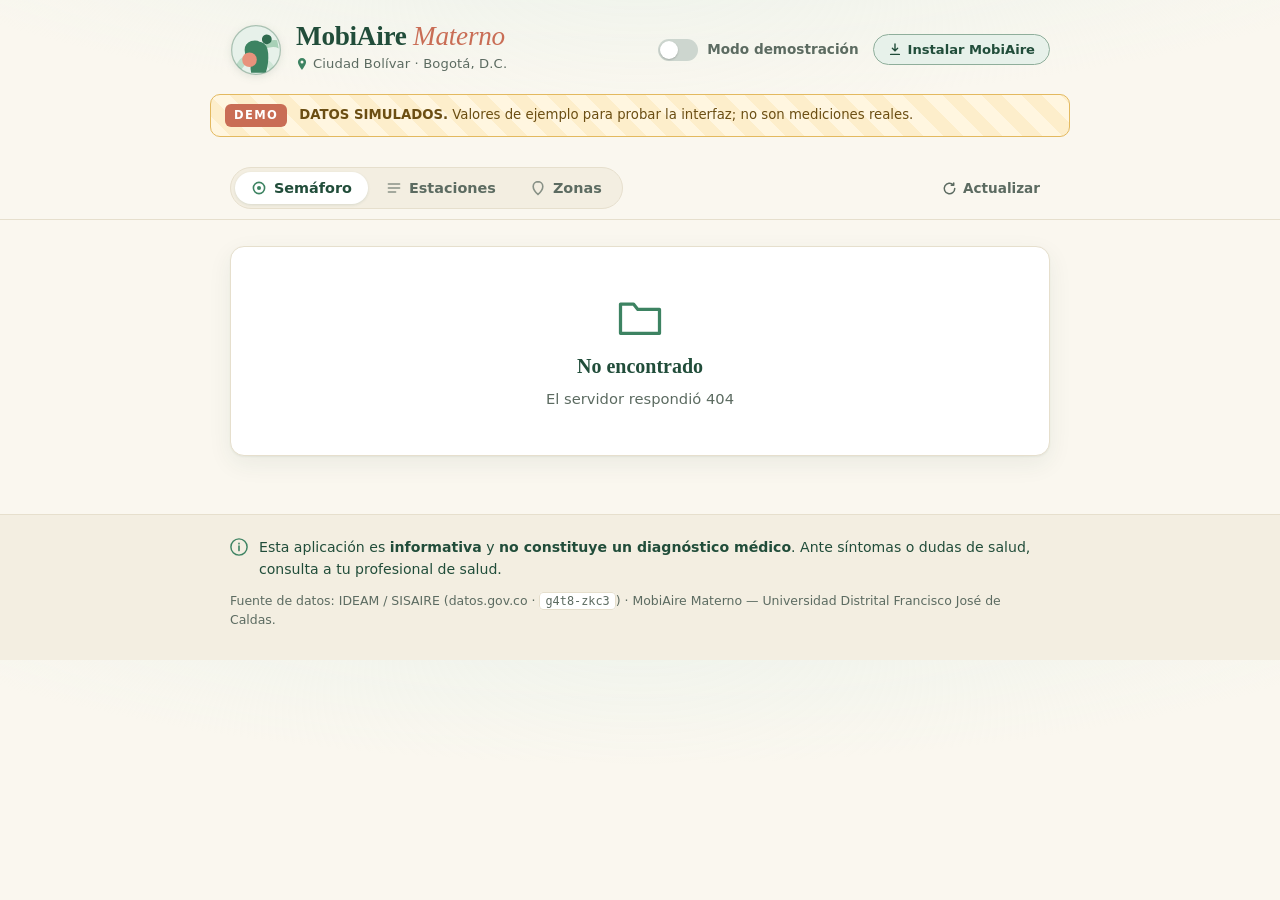
==== commit 321b1c95: "Sprint 3: convierte la interfaz en PWA instalable - manifest.webmanifest: nombre, start_url, display" ====
--- a/web/index.html
+++ b/web/index.html
@@ -7,6 +7,14 @@
   <meta name="description" content="MobiAire Materno: información sobre la calidad del aire para mujeres gestantes de Ciudad Bolívar, Bogotá.">
   <title>MobiAire Materno — Calidad del aire</title>
   <link rel="stylesheet" href="estilos.css">
+  <!-- PWA (Sprint 3): instalable y con cáscara offline -->
+  <link rel="manifest" href="/manifest.webmanifest">
+  <link rel="icon" type="image/svg+xml" href="/iconos/icono.svg">
+  <link rel="apple-touch-icon" href="/iconos/icono-192.png">
+  <meta name="apple-mobile-web-app-capable" content="yes">
+  <meta name="apple-mobile-web-app-status-bar-style" content="default">
+  <meta name="apple-mobile-web-app-title" content="MobiAire">
+  <meta name="mobile-web-app-capable" content="yes">
 </head>
 <body>
   <a class="salto-contenido" href="#contenido">Saltar al contenido</a>
@@ -49,6 +57,11 @@
           <span class="interruptor__pista" aria-hidden="true"></span>
           <span class="interruptor__etq">Modo demostración</span>
         </label>
+        <!-- Botón discreto de instalación PWA; oculto hasta que el navegador lo permita -->
+        <button id="btn-instalar" class="btn-instalar" type="button" hidden>
+          <svg viewBox="0 0 16 16" width="14" height="14" aria-hidden="true"><path d="M8 1v8m0 0l-3-3m3 3l3-3M3 13h10" fill="none" stroke="currentColor" stroke-width="1.6" stroke-linecap="round" stroke-linejoin="round"/></svg>
+          Instalar MobiAire
+        </button>
       </div>
     </div>
 
--- a/web/estilos.css
+++ b/web/estilos.css
@@ -102,6 +102,19 @@
 .interruptor input:checked + .interruptor__pista::after { transform: translateX(18px); }
 .interruptor input:focus-visible + .interruptor__pista { outline: 3px solid var(--coral); outline-offset: 2px; }
 .interruptor__etq { font-weight: 600; }
+
+/* Agrupa interruptor demo + botón instalar */
+.modo { display: flex; align-items: center; gap: 14px; flex-wrap: wrap; }
+
+/* Botón discreto de instalación PWA (oculto hasta que el navegador lo permita) */
+.btn-instalar {
+  display: inline-flex; align-items: center; gap: 6px; cursor: pointer;
+  background: var(--verde-claro); color: var(--verde-hondo);
+  border: 1px solid var(--salvia, #8fae9b); border-radius: 999px;
+  font-size: .82rem; font-weight: 600; padding: 7px 14px; font-family: inherit;
+}
+.btn-instalar:hover { background: #dcebe0; }
+.btn-instalar:focus-visible { outline: 3px solid var(--coral); outline-offset: 2px; }
 
 /* Bandera demo */
 .banda-demo {
